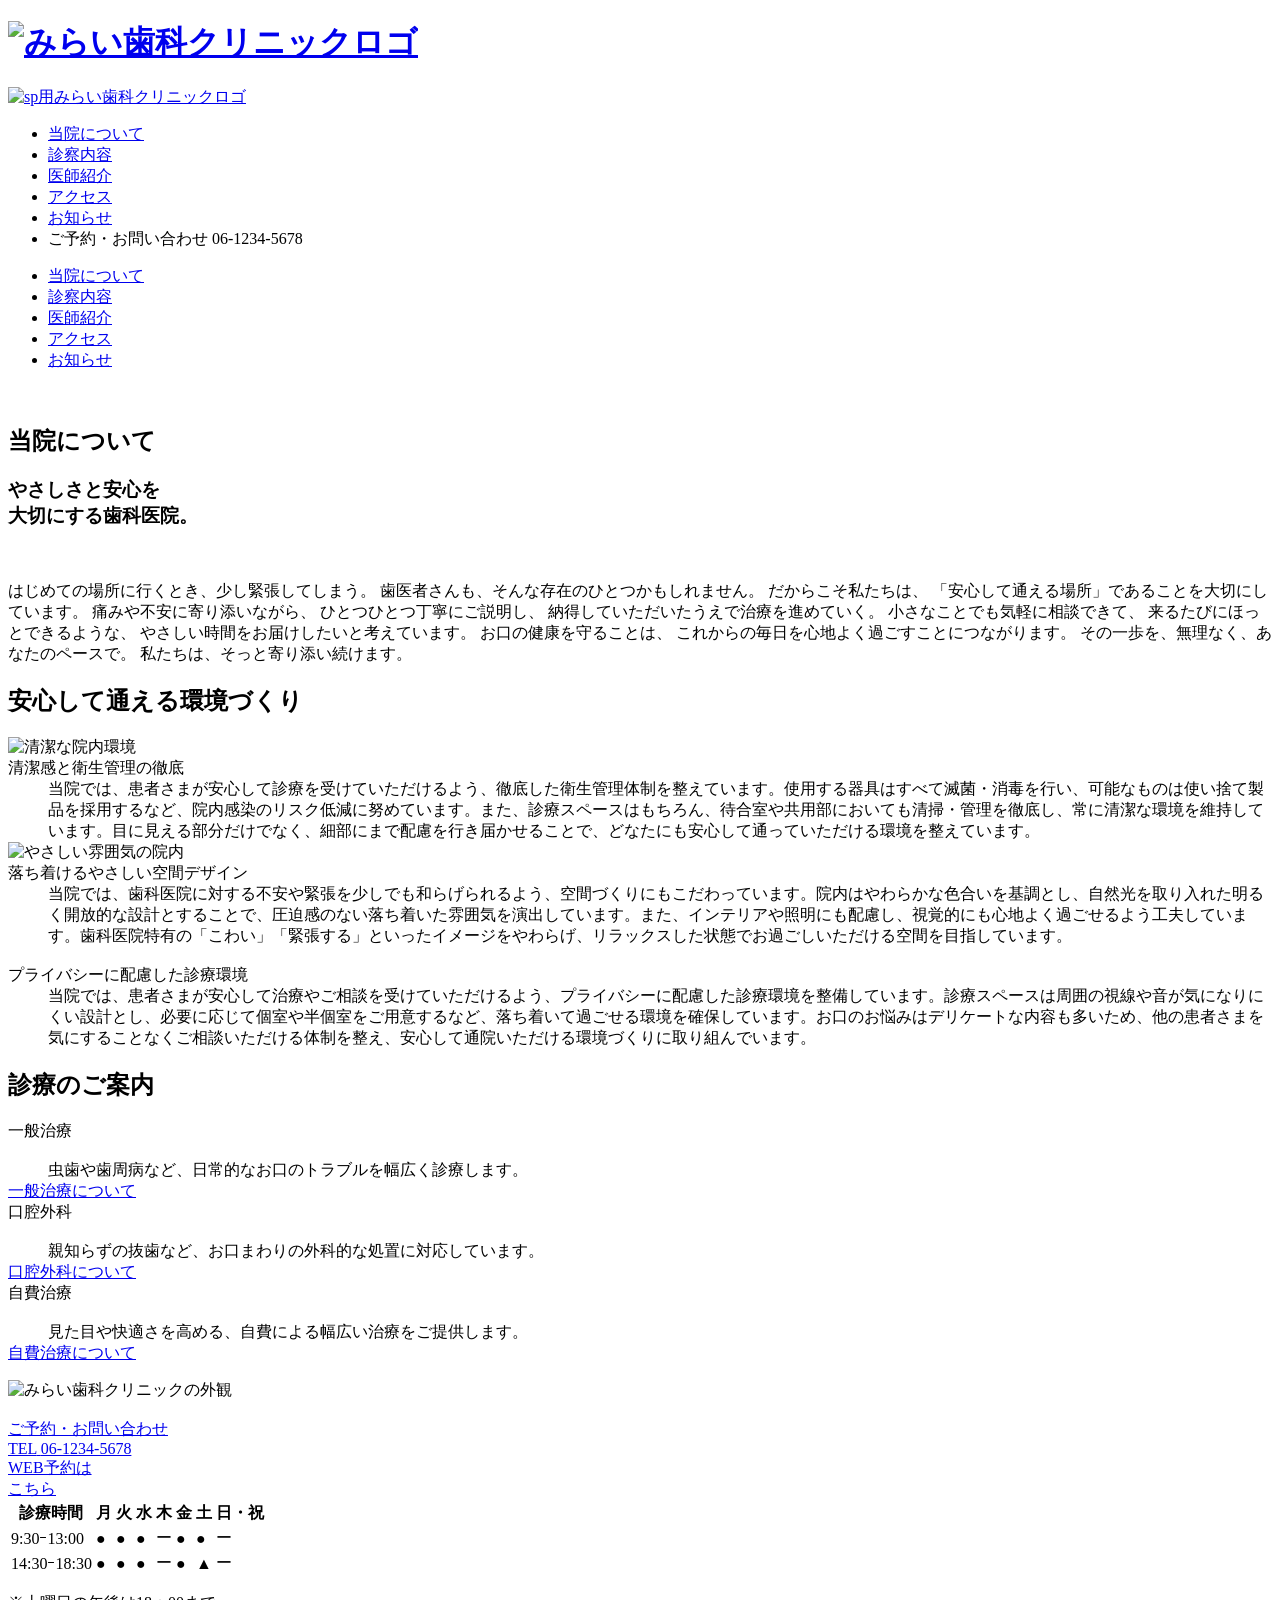
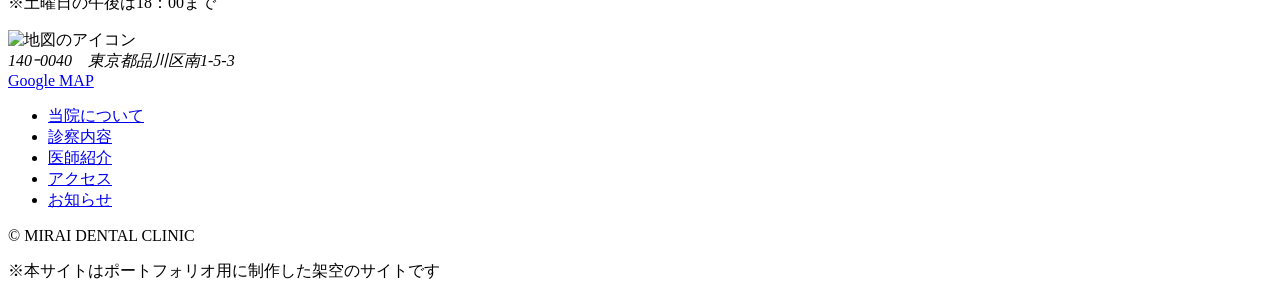
==== about.html @ 6400b88e "Add files via upload" ====
<!DOCTYPE html>
<html lang="ja">

<head prefix="og: https://ogp.me/ns#">
    <meta charset="UTF-8">
    <meta name="viewport" content="width=device-width, initial-scale=1.0">
    <meta name="description"
        content="みらい歯科クリニックの理念や院内をご紹介します。患者さま一人ひとりに寄り添い、安心して通っていただける歯科医院を目指しています。">

    <!-- ogp -->
    <meta property="og:url" content=" ページのURL ※絶対パスで記述">
    <meta property="og:type" content="website">
    <meta property="og:title" content="当院について｜みらい歯科クリニック">
    <meta property="og:description" content="みらい歯科クリニックの理念や院内をご紹介します。患者さま一人ひとりに寄り添い、安心して通っていただける歯科医院を目指しています。">
    <meta property="og:site_name" content="みらい歯科クリニック">
    <meta property="og:image" content="https://xxxxx.com/assets/images/ogp.jpg">
    <meta property="og:image:width" content="1200">
    <meta property="og:image:height" content="630">


    <meta name="twitter:card" content="summary_large_image">

    <meta name="robots" content="noindex">

    <!-- favicon apple-touch-icon -->
    <link rel="shortcut icon" href="assets/img/loading-donut.ico">
    <link rel="apple-touch-icon" sizes="180x180" href="assets/images/180.svg">
    <link rel="icon" type="image/png" href="assets/images/256.svg">

    <title>当院について｜みらい歯科クリニック</title>

    <!--css  -->
    <link rel="stylesheet" href="assets/slick/slick.css">
    <link rel="stylesheet" href="assets/slick/slick-theme.css">
    <link rel="stylesheet" href="assets/css/style.css">

</head>

<body>
    <header class="header">

        <a href="index.html">
            <h1><img class="header-logo" src="assets/images/logo.svg" alt=みらい歯科クリニックロゴ></h1>
            <img class="header-logo__sp" src="assets/images/sp_logo.svg" alt=sp用みらい歯科クリニックロゴ>
        </a>

    

        <ul class="nav__list">
            <li class="nav__item">
                <a href="#">
                    当院について</a>
            </li>

            <li class="nav__item">
                <a href="service.html">
                    診察内容</a>
            </li>

            <li class="nav__item">
                <a href="doctor.html">
                    医師紹介</a>
            </li>

            <li class="nav__item">
                <a href="access.html">
                    アクセス</a>

            </li>
            <li class="nav__item">
                <a href="news.html">
                    お知らせ</a>
            </li>

            <li>
                <div class="nav__item__tel">
                    <span class="nav__item__small">ご予約・お問い合わせ</span>
                    <span class="nav__item__number">06-1234-5678</a>
                </div>

            </li>
        </ul>
    </header>

    <div class="openbtn"><span></span><span></span><span></span></div>
    <nav id="g-nav">
    <div id="g-nav-list">
    <ul>
        <li class="nav__item"><a href="about.html">
        当院について</a></li>

        <li class="nav__item"><a href="service.html">
        診察内容</a></li>

        <li class="nav__item"><a href="doctor.html">
        医師紹介</a></li>

        <li class="nav__item"><a href="access.html">
        アクセス</a></li>

        <li class="nav__item"><a href="news.html">
        お知らせ</a></li>
    </ul>
    </div>
    </nav>
<div class="circle-bg"></div>



    <main>

<section class="page-title-area">
    <img class="page-title__bg" src="assets/images/about-bg.jpg" alt="">

        <h2 class="page-title">当院について</h2>

</section>

<div class="section--white">

<section class="about-page-message">
<h3 class="about-page-message__title">やさしさと安心を<br>
  大切にする歯科医院。</h3>

  <div class="about-page-message__container">
<img class="about-page-message__img" src="assets/images/about-page-message.png" alt="">

  <p class="about-page-message__text fade-up">はじめての場所に行くとき、少し緊張してしまう。 歯医者さんも、そんな存在のひとつかもしれません。
  だからこそ私たちは、 「安心して通える場所」であることを大切にしています。
  痛みや不安に寄り添いながら、 ひとつひとつ丁寧にご説明し、 納得していただいたうえで治療を進めていく。
  小さなことでも気軽に相談できて、 来るたびにほっとできるような、 やさしい時間をお届けしたいと考えています。
  お口の健康を守ることは、 これからの毎日を心地よく過ごすことにつながります。
  その一歩を、無理なく、あなたのペースで。 私たちは、そっと寄り添い続けます。
</p>
</div>


</section>


<section class="about-safe">

    <h2 class="section__title">安心して通える環境づくり</h2>


    <dl class="about-safe__item">

        <div class="about-safe__container">
        <img class="about-safe__img" src="assets/images/Hygiene.png" alt="清潔な院内環境">
        <div class="about-safe__box">
        <dt class="about-safe__title">清潔感と衛生管理の徹底</dt>
<dd class="about-safe__text">当院では、患者さまが安心して診療を受けていただけるよう、徹底した衛生管理体制を整えています。使用する器具はすべて滅菌・消毒を行い、可能なものは使い捨て製品を採用するなど、院内感染のリスク低減に努めています。また、診療スペースはもちろん、待合室や共用部においても清掃・管理を徹底し、常に清潔な環境を維持しています。目に見える部分だけでなく、細部にまで配慮を行き届かせることで、どなたにも安心して通っていただける環境を整えています。</dd>
</div>
</div>

<div class="about-safe__container">
<img class="about-safe__img" src="assets/images/Comfortable-Space.png" alt="やさしい雰囲気の院内">
<div class="about-safe__box">
<dt class="about-safe__title">落ち着けるやさしい空間デザイン</dt>
<dd class="about-safe__text">当院では、歯科医院に対する不安や緊張を少しでも和らげられるよう、空間づくりにもこだわっています。院内はやわらかな色合いを基調とし、自然光を取り入れた明るく開放的な設計とすることで、圧迫感のない落ち着いた雰囲気を演出しています。また、インテリアや照明にも配慮し、視覚的にも心地よく過ごせるよう工夫しています。歯科医院特有の「こわい」「緊張する」といったイメージをやわらげ、リラックスした状態でお過ごしいただける空間を目指しています。</dd>        
</div>
</div>

<div class="about-safe__container">
<img class="about-safe__img" src="assets/images/treatment-environment.png" alt="">
<div class="about-safe__box">
<dt class="about-safe__title">プライバシーに配慮した診療環境</dt>
<dd class="about-safe__text">当院では、患者さまが安心して治療やご相談を受けていただけるよう、プライバシーに配慮した診療環境を整備しています。診療スペースは周囲の視線や音が気になりにくい設計とし、必要に応じて個室や半個室をご用意するなど、落ち着いて過ごせる環境を確保しています。お口のお悩みはデリケートな内容も多いため、他の患者さまを気にすることなくご相談いただける体制を整え、安心して通院いただける環境づくりに取り組んでいます。</dd>  
</div>
</div>
    </dl>


</section>

</div>


<section class="service">
    <div class="service__container">
        <h2 class="section__title fade-up">診療のご案内</h2>
        <dl class="service__list">
            <div class="service__card fade-up">
                <dt class="service__item">一般治療</dt>
                <img class="service__image" src="assets/images/service-general-treatment-image.svg" alt="">
                <dd class="service__description">虫歯や歯周病など、日常的なお口のトラブルを幅広く診療します。</dd>
                <a class="service__btn" href="service.html#general-treatment">一般治療について</a>
            </div>

            <div class="service__card fade-up">
                <dt class="service__item">口腔外科</dt>
                <img class="service__image" src="assets/images/service-oral-surgery-image.svg"alt="">
                <dd class="service__description">親知らずの抜歯など、お口まわりの外科的な処置に対応しています。</dd>
                <a class="service__btn" href="service.html#oral-surgery">口腔外科について</a>
            </div>

            <div class="service__card fade-up">
                <dt class="service__item">自費治療</dt>
                <img class="service__image" src="assets/images/service-cosmetic-dentistry-image.svg" alt="">
                <dd class="service__description">見た目や快適さを高める、自費による幅広い治療をご提供します。</dd>
                <a class="service__btn" href="service.html#cosmetic-treatment">自費治療について</a>
            </div>
        </dl>
    </div>

    </div>
</section>

    </main>

    <section class="bottom-info">

        <div class="bottom-info__container">
            <img class="bottom-info__image" src="assets/images/exterior.png" alt="みらい歯科クリニックの外観">

            <div class="bottom-info__content">

                <img class="bottom-info__logo" src="assets/images/logo.svg" alt="">

<div class="contact-btns">
                  
                    <a href="tel:0612345678" class="contact-btn contact-btn--tel"> 
                        <span class="contact-btn__title">
                            ご予約・お問い合わせ
                        </span>
                    
                        <div class="contact-btn__tel-row">
                            <span class="contact-btn__small">TEL</span>
                            <span class="contact-btn__number">06-1234-5678</span>
                        </div>
                    </a>
                
                    
                
                    <a href="#" class="contact-btn contact-btn--reserve">
                        WEB予約は<br>こちら
                    </a>
                </div>

                    <table class="bottom-info__table">
                    <tr>
                        <th>診療時間</th>
                        <th>月</th>
                        <th>火</th>
                        <th>水</th>
                        <th>木</th>
                        <th>金</th>
                        <th>土</th>
                        <th>日・祝</th>
                    </tr>
                    <tr>
                        <td>9:30ｰ13:00</td>
                        <td class="table__green">●</td>
                        <td class="table__green">●</td>
                        <td class="table__green">●</td>
                        <td class="table__green">ー</td>
                        <td class="table__green">●</td>
                        <td class="table__green">●</td>
                        <td class="table__green">ー</td>
                    </tr>
                    <tr>
                        <td>14:30ｰ18:30</td>
                        <td class="table__green">●</td>
                        <td class="table__green">●</td>
                        <td class="table__green">●</td>
                        <td class="table__green">ー</td>
                        <td class="table__green">●</td>
                        <td class="table__green">▲</td>
                        <td class="table__green">ー</td>
                    </tr>
                </table>
                <p class="bottom-info__table-info">※土曜日の午後は18：00まで</p>
                <div class="bottom-info__address">
                    <img src="assets/images/map-icon.svg" alt="地図のアイコン">
                    <address class="bottom-info__address-text">140ｰ0040　東京都品川区南1-5-3</address>
                    <a class="bottom-info__btn" href="https://maps.app.goo.gl/BRXc2WWZcvC9TYWF6" target="_blank"
                        rel="noopener noreferrer">Google MAP</a>
                </div>
            </div>
        </div>
    </section>



    <footer class="footer">
        <div class="footer__container">

            <ul class="footer-nav__list">
                <li class="footer-nav__item">
                    <a href="#">
                        当院について</a>
                </li>

                <li class="footer-nav__item">
                    <a href="service.html">
                        診察内容</a>
                </li>

                <li class="footer-nav__item">
                    <a href="doctor.html">
                        医師紹介</a>
                </li>

                <li class="footer-nav__item">
                    <a href="access.html">
                        アクセス</a>

                </li>
                <li class="footer-nav__item">
                    <a href="news.html">
                        お知らせ</a>
                </li>
            </ul>

        </div>

        <div class="footer__bottom">
            <p class="copy">&copy; MIRAI DENTAL CLINIC</p>
            <p class="annotation">※本サイトはポートフォリオ用に制作した架空のサイトです</p>
        </div>
    </footer>


    <script src="https://code.jquery.com/jquery-3.7.1.min.js"></script>
    <script src="assets/slick/slick.min.js"></script>
    <script src="assets/js/main.js"></script>

</body>

</html>
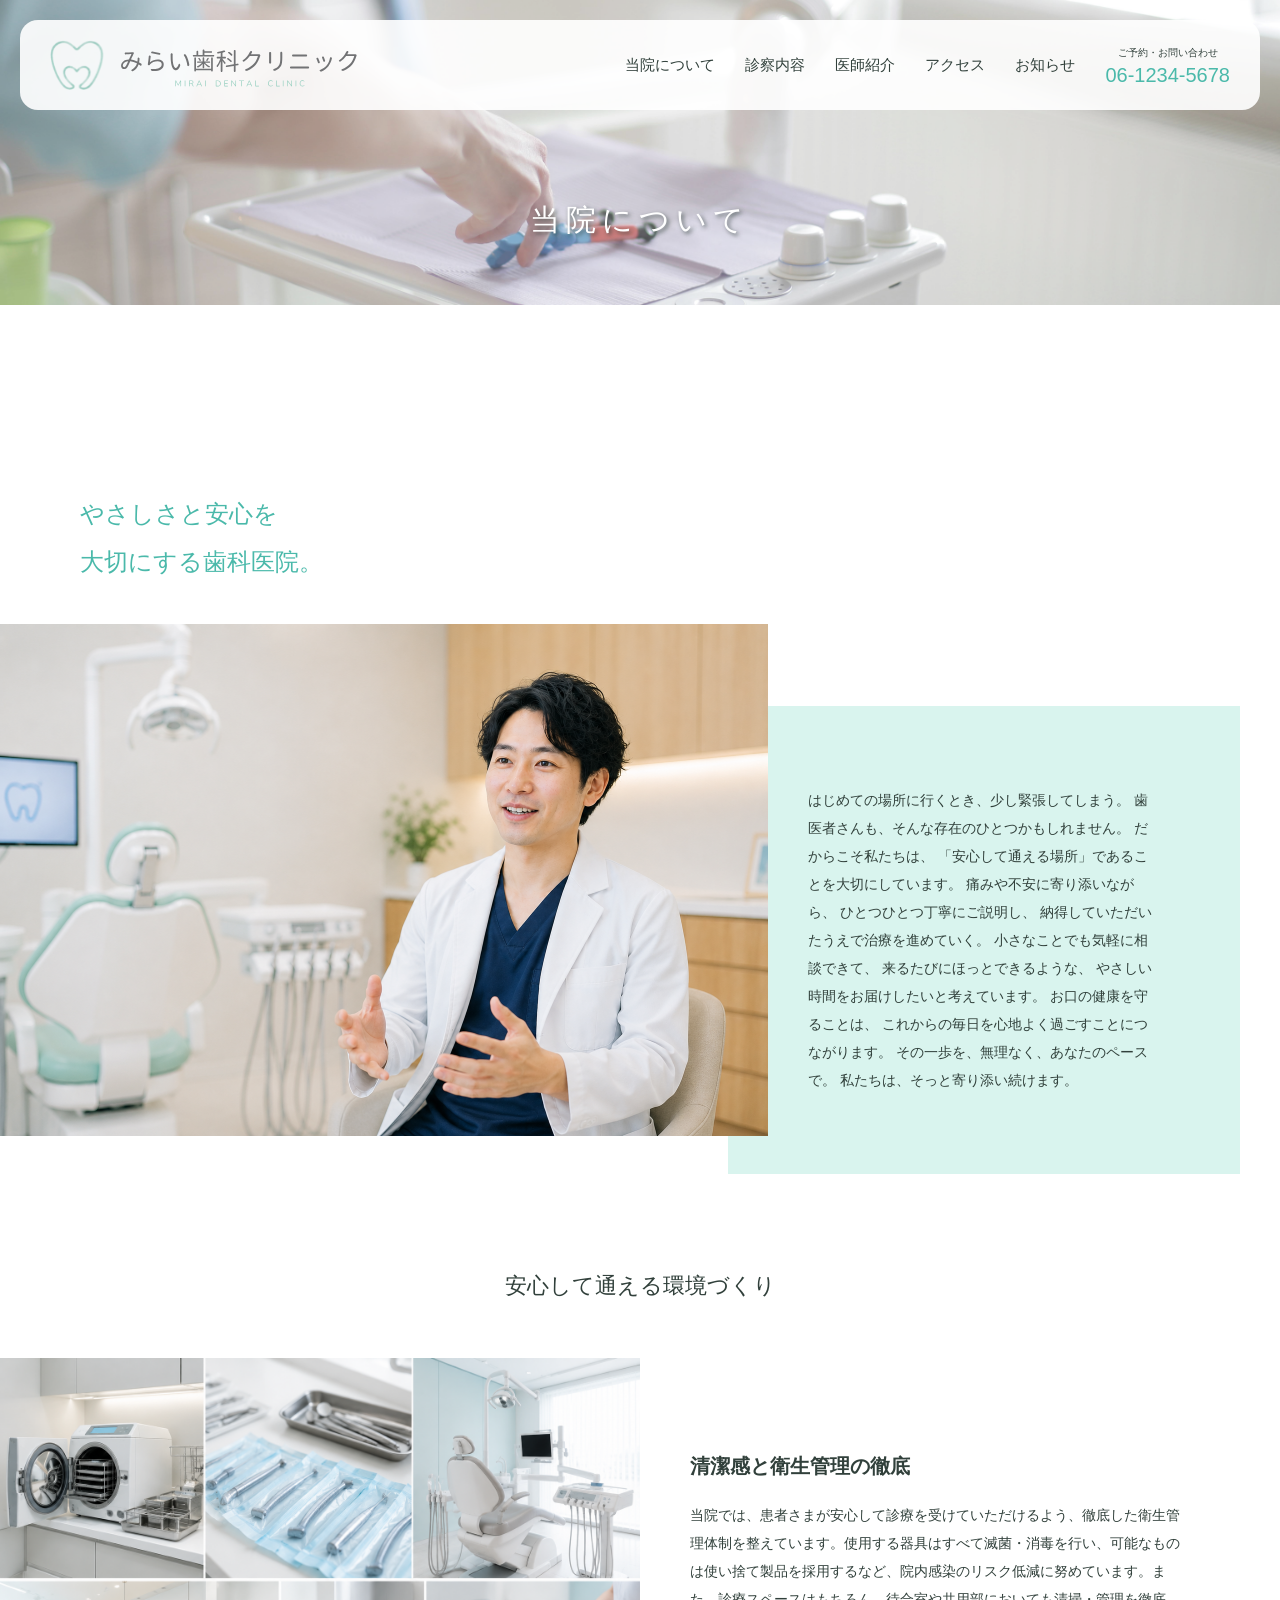
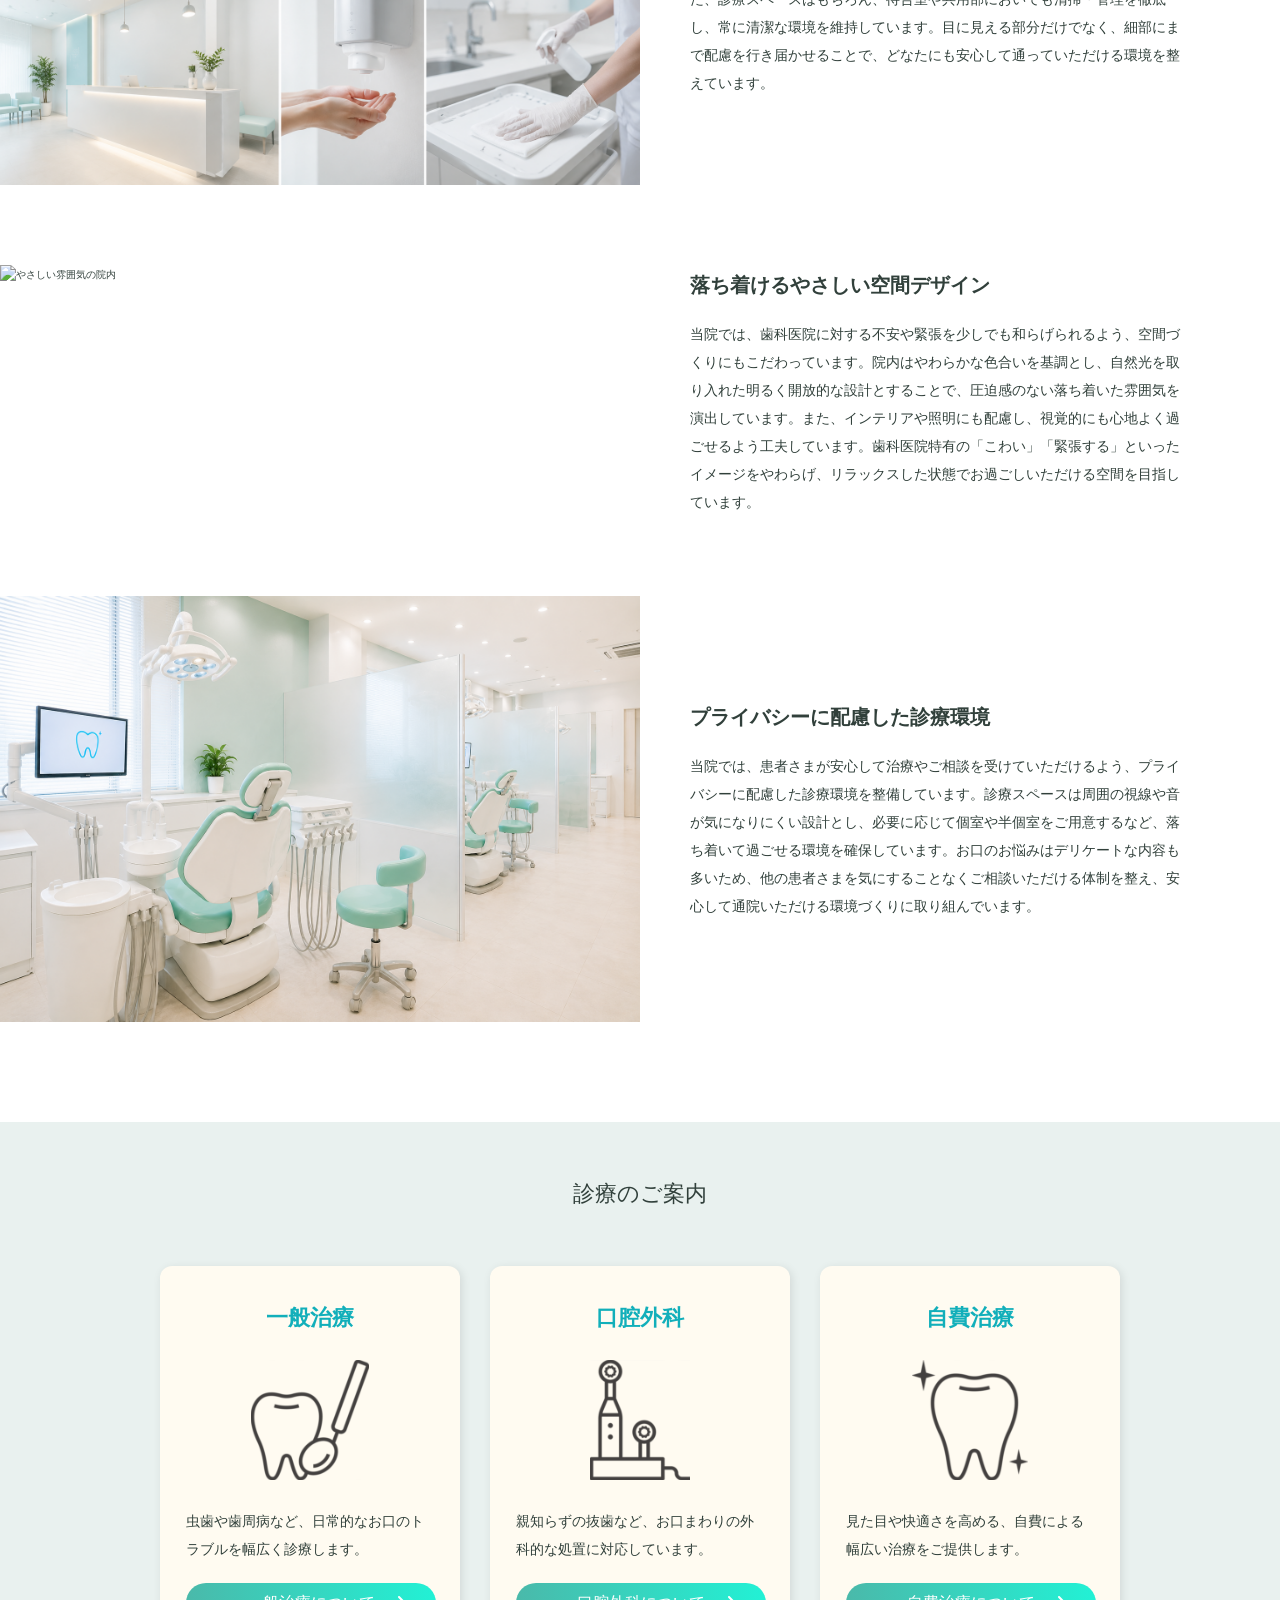
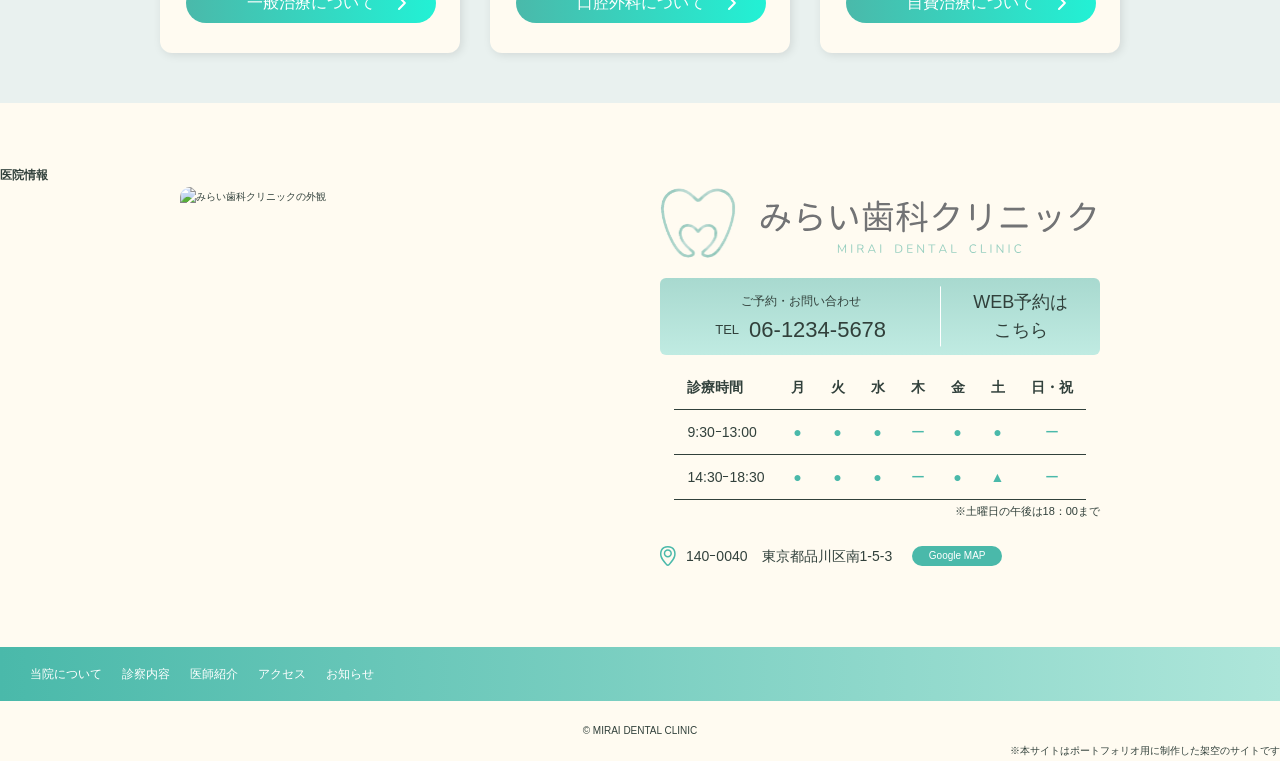
==== commit 5c160365: "Add files via upload" ====
--- a/about.html
+++ b/about.html
@@ -4,8 +4,7 @@
 <head prefix="og: https://ogp.me/ns#">
     <meta charset="UTF-8">
     <meta name="viewport" content="width=device-width, initial-scale=1.0">
-    <meta name="description"
-        content="みらい歯科クリニックの理念や院内をご紹介します。患者さま一人ひとりに寄り添い、安心して通っていただける歯科医院を目指しています。">
+    <meta name="description" content="みらい歯科クリニックの理念や院内をご紹介します。患者さま一人ひとりに寄り添い、安心して通っていただける歯科医院を目指しています。">
 
     <!-- ogp -->
     <meta property="og:url" content=" ページのURL ※絶対パスで記述">
@@ -44,7 +43,7 @@
             <img class="header-logo__sp" src="assets/images/sp_logo.svg" alt=sp用みらい歯科クリニックロゴ>
         </a>
 
-    
+
 
         <ul class="nav__list">
             <li class="nav__item">
@@ -75,7 +74,7 @@
             <li>
                 <div class="nav__item__tel">
                     <span class="nav__item__small">ご予約・お問い合わせ</span>
-                    <span class="nav__item__number">06-1234-5678</a>
+                    <span class="nav__item__number">06-1234-5678</span>
                 </div>
 
             </li>
@@ -84,132 +83,138 @@
 
     <div class="openbtn"><span></span><span></span><span></span></div>
     <nav id="g-nav">
-    <div id="g-nav-list">
-    <ul>
-        <li class="nav__item"><a href="about.html">
-        当院について</a></li>
-
-        <li class="nav__item"><a href="service.html">
-        診察内容</a></li>
-
-        <li class="nav__item"><a href="doctor.html">
-        医師紹介</a></li>
-
-        <li class="nav__item"><a href="access.html">
-        アクセス</a></li>
-
-        <li class="nav__item"><a href="news.html">
-        お知らせ</a></li>
-    </ul>
-    </div>
+        <div id="g-nav-list">
+            <ul>
+                <li class="nav__item"><a href="about.html">
+                        当院について</a></li>
+
+                <li class="nav__item"><a href="service.html">
+                        診察内容</a></li>
+
+                <li class="nav__item"><a href="doctor.html">
+                        医師紹介</a></li>
+
+                <li class="nav__item"><a href="access.html">
+                        アクセス</a></li>
+
+                <li class="nav__item"><a href="news.html">
+                        お知らせ</a></li>
+            </ul>
+        </div>
     </nav>
-<div class="circle-bg"></div>
+    <div class="circle-bg"></div>
 
 
 
     <main>
 
-<section class="page-title-area">
-    <img class="page-title__bg" src="assets/images/about-bg.jpg" alt="">
-
-        <h2 class="page-title">当院について</h2>
-
-</section>
-
-<div class="section--white">
-
-<section class="about-page-message">
-<h3 class="about-page-message__title">やさしさと安心を<br>
-  大切にする歯科医院。</h3>
-
-  <div class="about-page-message__container">
-<img class="about-page-message__img" src="assets/images/about-page-message.png" alt="">
-
-  <p class="about-page-message__text fade-up">はじめての場所に行くとき、少し緊張してしまう。 歯医者さんも、そんな存在のひとつかもしれません。
-  だからこそ私たちは、 「安心して通える場所」であることを大切にしています。
-  痛みや不安に寄り添いながら、 ひとつひとつ丁寧にご説明し、 納得していただいたうえで治療を進めていく。
-  小さなことでも気軽に相談できて、 来るたびにほっとできるような、 やさしい時間をお届けしたいと考えています。
-  お口の健康を守ることは、 これからの毎日を心地よく過ごすことにつながります。
-  その一歩を、無理なく、あなたのペースで。 私たちは、そっと寄り添い続けます。
-</p>
-</div>
-
-
-</section>
-
-
-<section class="about-safe">
-
-    <h2 class="section__title">安心して通える環境づくり</h2>
-
-
-    <dl class="about-safe__item">
-
-        <div class="about-safe__container">
-        <img class="about-safe__img" src="assets/images/Hygiene.png" alt="清潔な院内環境">
-        <div class="about-safe__box">
-        <dt class="about-safe__title">清潔感と衛生管理の徹底</dt>
-<dd class="about-safe__text">当院では、患者さまが安心して診療を受けていただけるよう、徹底した衛生管理体制を整えています。使用する器具はすべて滅菌・消毒を行い、可能なものは使い捨て製品を採用するなど、院内感染のリスク低減に努めています。また、診療スペースはもちろん、待合室や共用部においても清掃・管理を徹底し、常に清潔な環境を維持しています。目に見える部分だけでなく、細部にまで配慮を行き届かせることで、どなたにも安心して通っていただける環境を整えています。</dd>
-</div>
-</div>
-
-<div class="about-safe__container">
-<img class="about-safe__img" src="assets/images/Comfortable-Space.png" alt="やさしい雰囲気の院内">
-<div class="about-safe__box">
-<dt class="about-safe__title">落ち着けるやさしい空間デザイン</dt>
-<dd class="about-safe__text">当院では、歯科医院に対する不安や緊張を少しでも和らげられるよう、空間づくりにもこだわっています。院内はやわらかな色合いを基調とし、自然光を取り入れた明るく開放的な設計とすることで、圧迫感のない落ち着いた雰囲気を演出しています。また、インテリアや照明にも配慮し、視覚的にも心地よく過ごせるよう工夫しています。歯科医院特有の「こわい」「緊張する」といったイメージをやわらげ、リラックスした状態でお過ごしいただける空間を目指しています。</dd>        
-</div>
-</div>
-
-<div class="about-safe__container">
-<img class="about-safe__img" src="assets/images/treatment-environment.png" alt="">
-<div class="about-safe__box">
-<dt class="about-safe__title">プライバシーに配慮した診療環境</dt>
-<dd class="about-safe__text">当院では、患者さまが安心して治療やご相談を受けていただけるよう、プライバシーに配慮した診療環境を整備しています。診療スペースは周囲の視線や音が気になりにくい設計とし、必要に応じて個室や半個室をご用意するなど、落ち着いて過ごせる環境を確保しています。お口のお悩みはデリケートな内容も多いため、他の患者さまを気にすることなくご相談いただける体制を整え、安心して通院いただける環境づくりに取り組んでいます。</dd>  
-</div>
-</div>
-    </dl>
-
-
-</section>
-
-</div>
-
-
-<section class="service">
-    <div class="service__container">
-        <h2 class="section__title fade-up">診療のご案内</h2>
-        <dl class="service__list">
-            <div class="service__card fade-up">
-                <dt class="service__item">一般治療</dt>
-                <img class="service__image" src="assets/images/service-general-treatment-image.svg" alt="">
-                <dd class="service__description">虫歯や歯周病など、日常的なお口のトラブルを幅広く診療します。</dd>
-                <a class="service__btn" href="service.html#general-treatment">一般治療について</a>
+        <section class="page-title-area">
+            <img class="page-title__bg" src="assets/images/about-bg.jpg" alt="">
+
+            <h2 class="page-title">当院について</h2>
+
+        </section>
+
+        <div class="section--white">
+
+            <section class="about-page-message">
+                <h3 class="about-page-message__title">やさしさと安心を<br>
+                    大切にする歯科医院。</h3>
+
+                <div class="about-page-message__container">
+                    <img class="about-page-message__img" src="assets/images/about-page-message.png" alt="">
+
+                    <p class="about-page-message__text fade-up">はじめての場所に行くとき、少し緊張してしまう。 歯医者さんも、そんな存在のひとつかもしれません。
+                        だからこそ私たちは、 「安心して通える場所」であることを大切にしています。
+                        痛みや不安に寄り添いながら、 ひとつひとつ丁寧にご説明し、 納得していただいたうえで治療を進めていく。
+                        小さなことでも気軽に相談できて、 来るたびにほっとできるような、 やさしい時間をお届けしたいと考えています。
+                        お口の健康を守ることは、 これからの毎日を心地よく過ごすことにつながります。
+                        その一歩を、無理なく、あなたのペースで。 私たちは、そっと寄り添い続けます。
+                    </p>
+                </div>
+
+
+            </section>
+
+
+            <section class="about-safe">
+
+                <h2 class="section__title">安心して通える環境づくり</h2>
+
+
+                <div class="about-safe__item">
+
+                    <div class="about-safe__container">
+                        <img class="about-safe__img" src="assets/images/Hygiene.png" alt="清潔な院内環境">
+                        <div class="about-safe__box">
+                            <h3 class="about-safe__title">清潔感と衛生管理の徹底</h3>
+                            <p class="about-safe__text">
+                                当院では、患者さまが安心して診療を受けていただけるよう、徹底した衛生管理体制を整えています。使用する器具はすべて滅菌・消毒を行い、可能なものは使い捨て製品を採用するなど、院内感染のリスク低減に努めています。また、診療スペースはもちろん、待合室や共用部においても清掃・管理を徹底し、常に清潔な環境を維持しています。目に見える部分だけでなく、細部にまで配慮を行き届かせることで、どなたにも安心して通っていただける環境を整えています。
+                            </p>
+                        </div>
+                    </div>
+
+                    <div class="about-safe__container">
+                        <img class="about-safe__img" src="assets/images/Comfortable-Space.png" alt="やさしい雰囲気の院内">
+                        <div class="about-safe__box">
+                            <h3 class="about-safe__title">落ち着けるやさしい空間デザイン</h3>
+                            <p class="about-safe__text">
+                                当院では、歯科医院に対する不安や緊張を少しでも和らげられるよう、空間づくりにもこだわっています。院内はやわらかな色合いを基調とし、自然光を取り入れた明るく開放的な設計とすることで、圧迫感のない落ち着いた雰囲気を演出しています。また、インテリアや照明にも配慮し、視覚的にも心地よく過ごせるよう工夫しています。歯科医院特有の「こわい」「緊張する」といったイメージをやわらげ、リラックスした状態でお過ごしいただける空間を目指しています。
+                            </p>
+                        </div>
+                    </div>
+
+                    <div class="about-safe__container">
+                        <img class="about-safe__img" src="assets/images/treatment-environment.png" alt="">
+                        <div class="about-safe__box">
+                            <h3 class="about-safe__title">プライバシーに配慮した診療環境</h3>
+                            <p class="about-safe__text">
+                                当院では、患者さまが安心して治療やご相談を受けていただけるよう、プライバシーに配慮した診療環境を整備しています。診療スペースは周囲の視線や音が気になりにくい設計とし、必要に応じて個室や半個室をご用意するなど、落ち着いて過ごせる環境を確保しています。お口のお悩みはデリケートな内容も多いため、他の患者さまを気にすることなくご相談いただける体制を整え、安心して通院いただける環境づくりに取り組んでいます。
+                            </p>
+                        </div>
+                    </div>
+                </div>
+
+
+            </section>
+
+        </div>
+
+
+        <section class="service">
+            <div class="service__container">
+                <h2 class="section__title fade-up">診療のご案内</h2>
+                <div class="service__list">
+                    <article class="service__card fade-up">
+                        <h3 class="service__item">一般治療</h3>
+                        <img class="service__image" src="assets/images/service-general-treatment-image.svg" alt="">
+                        <p class="service__description">虫歯や歯周病など、日常的なお口のトラブルを幅広く診療します。</p>
+                        <a class="service__btn" href="service.html#general-treatment">一般治療について</a>
+                    </article>
+
+                    <article class="service__card fade-up">
+                        <h3 class="service__item">口腔外科</h3>
+                        <img class="service__image" src="assets/images/service-oral-surgery-image.svg" alt="">
+                        <p class="service__description">親知らずの抜歯など、お口まわりの外科的な処置に対応しています。</p>
+                        <a class="service__btn" href="service.html#oral-surgery">口腔外科について</a>
+                    </article>
+
+                    <article class="service__card fade-up">
+                        <h3 class="service__item">自費治療</h3>
+                        <img class="service__image" src="assets/images/service-cosmetic-dentistry-image.svg" alt="">
+                        <p class="service__description">見た目や快適さを高める、自費による幅広い治療をご提供します。</p>
+                        <a class="service__btn" href="service.html#cosmetic-treatment">自費治療について</a>
+                    </article>
+                </div>
             </div>
 
-            <div class="service__card fade-up">
-                <dt class="service__item">口腔外科</dt>
-                <img class="service__image" src="assets/images/service-oral-surgery-image.svg"alt="">
-                <dd class="service__description">親知らずの抜歯など、お口まわりの外科的な処置に対応しています。</dd>
-                <a class="service__btn" href="service.html#oral-surgery">口腔外科について</a>
-            </div>
-
-            <div class="service__card fade-up">
-                <dt class="service__item">自費治療</dt>
-                <img class="service__image" src="assets/images/service-cosmetic-dentistry-image.svg" alt="">
-                <dd class="service__description">見た目や快適さを高める、自費による幅広い治療をご提供します。</dd>
-                <a class="service__btn" href="service.html#cosmetic-treatment">自費治療について</a>
-            </div>
-        </dl>
-    </div>
-
-    </div>
-</section>
+
+        </section>
 
     </main>
 
     <section class="bottom-info">
-
+        <h3 class="visually-hidden">医院情報</h3>
         <div class="bottom-info__container">
             <img class="bottom-info__image" src="assets/images/exterior.png" alt="みらい歯科クリニックの外観">
 
@@ -217,27 +222,27 @@
 
                 <img class="bottom-info__logo" src="assets/images/logo.svg" alt="">
 
-<div class="contact-btns">
-                  
-                    <a href="tel:0612345678" class="contact-btn contact-btn--tel"> 
+                <div class="contact-btns">
+
+                    <a href="tel:0612345678" class="contact-btn contact-btn--tel">
                         <span class="contact-btn__title">
                             ご予約・お問い合わせ
                         </span>
-                    
+
                         <div class="contact-btn__tel-row">
                             <span class="contact-btn__small">TEL</span>
                             <span class="contact-btn__number">06-1234-5678</span>
                         </div>
                     </a>
-                
-                    
-                
+
+
+
                     <a href="#" class="contact-btn contact-btn--reserve">
                         WEB予約は<br>こちら
                     </a>
                 </div>
 
-                    <table class="bottom-info__table">
+                <table class="bottom-info__table">
                     <tr>
                         <th>診療時間</th>
                         <th>月</th>
--- a/assets/css/style.css
+++ b/assets/css/style.css
@@ -0,0 +1,2184 @@
+@charset "UTF-8";
+
+/*=====================
+common*/
+
+@font-face {
+    font-family: "Gen Jyuu Gothic";
+    src: url("../fonts/GenJyuuGothic-Light.ttf") format("truetype");
+    font-weight: 300;
+}
+
+@font-face {
+    font-family: "Gen Jyuu Gothic";
+    src: url("../fonts/GenJyuuGothic-Regular.ttf") format("truetype");
+    font-weight: 400;
+}
+
+@font-face {
+    font-family: "Gen Jyuu Gothic";
+    src: url("../fonts/GenJyuuGothic-Medium.ttf") format("truetype");
+    font-weight: 500;
+}
+
+@font-face {
+    font-family: "Gen Jyuu Gothic";
+    src: url("../fonts/GenJyuuGothic-Bold.ttf") format("truetype");
+    font-weight: 700;
+}
+
+html {
+    font-size: 62.5%;
+    scroll-behavior: smooth;
+}
+
+* {
+    margin: 0;
+    padding: 0;
+}
+
+body {
+    font-family:
+        "Gen Jyuu Gothic",
+        "Noto Sans JP",
+        Arial,
+        sans-serif;
+
+    font-weight: 500;
+    color: #31403B;
+    line-height: 2.0;
+}
+
+h1 {
+    margin: 0;
+}
+
+a {
+    color: inherit;
+    text-decoration: none;
+}
+
+img {
+    max-width: 100%;
+    height: auto;
+}
+
+button {
+    background: none;
+    border: none;
+}
+
+ul,
+ol {
+    list-style: none;
+    padding-left: 0;
+    margin: 0;
+}
+
+*,
+*::before,
+*::after {
+    box-sizing: border-box;
+}
+
+address {
+    font-style: normal;
+}
+
+
+
+
+.section--white {
+    background-color: #FFF;
+}
+
+/*common
+  =====================*/
+
+/*=====================
+header*/
+
+.header {
+    display: flex;
+    justify-content: space-between;
+    background-color: rgba(255, 255, 255, 0.9);
+    margin: 20px 20px 0;
+    padding: 20px 30px 20px;
+    border-radius: 18px;
+    width: calc(100% - 40px);
+    align-items: center;
+    position: fixed;
+    z-index: 1000;
+}
+
+.header-logo {
+    height: 50px;
+    width: auto;
+    display: block;
+}
+
+.header-logo__sp {
+    display: none;
+}
+
+/*header
+  =====================*/
+
+/*=====================
+nav*/
+
+.nav__list {
+    display: flex;
+    gap: 30px
+}
+
+.nav__item {
+    font-size: 1.5rem;
+    display: flex;
+    align-items: center;
+}
+
+.nav__item__tel {
+    display: flex;
+    flex-direction: column;
+}
+
+.nav__item__small {
+    text-align: center;
+}
+
+
+.nav__item__number {
+    color: #4AB9AA;
+    font-size: 2rem;
+    line-height: 1.2;
+}
+
+
+
+/*nav
+  =====================*/
+
+/*=====================
+loading*/
+
+
+#loading {
+    position: fixed;
+    inset: 0;
+    background: #fff;
+    z-index: 99999;
+
+    display: flex;
+    flex-direction: column;
+    justify-content: center;
+    align-items: center;
+
+    transition: opacity 1s ease,
+        visibility 1s ease;
+}
+
+#loading.fade-out {
+    opacity: 0;
+    visibility: hidden;
+}
+
+.loading-dots {
+    display: flex;
+    gap: 10px;
+    justify-content: center;
+    margin-bottom: -200px;
+}
+
+.loading-dots span {
+    width: 10px;
+    height: 10px;
+    border-radius: 50%;
+    background: #4A7C59;
+    animation: loadingDots 1.4s infinite ease-in-out both;
+}
+
+.loading-dots span:nth-child(2) {
+    animation-delay: 0.2s;
+}
+
+.loading-dots span:nth-child(3) {
+    animation-delay: 0.4s;
+}
+
+@keyframes loadingDots {
+
+    0%,
+    80%,
+    100% {
+        opacity: 0.3;
+        transform: scale(0.8);
+    }
+
+    40% {
+        opacity: 1;
+        transform: scale(1.2);
+    }
+}
+
+
+/*loading
+  =====================*/
+
+
+
+
+/*=====================
+first-view*/
+
+.first-view-slider img {
+    width: 100%;
+    height: 100vh;
+    object-fit: cover;
+    transform: scale(1);
+    transition: transform 10s ease;
+}
+
+
+.first-view-slider li {
+    overflow: hidden;
+}
+
+.slick-current img {
+    transform: scale(1.05);
+}
+
+
+
+.first-view {
+    position: relative;
+}
+
+
+.loading-copy,
+.first-view-copy {
+    position: absolute;
+    top: 50%;
+    left: 50%;
+    transform: translate(-50%, -50%);
+
+    z-index: 1;
+
+    font-size: 3rem;
+    font-weight: 500;
+    color: #fff;
+    text-shadow: 1px 1px 5px #204d47;
+    letter-spacing: 0.1em;
+}
+
+
+
+.first-view-slider {
+    opacity: 0;
+    transition: opacity 1.5s ease;
+}
+
+.first-view-slider.show {
+    opacity: 1;
+}
+
+
+
+.first-view__reserve-btn {
+    position: absolute;
+    top: 80%;
+    left: 80%;
+    transform: translate(-50%, -50%);
+
+    width: 120px;
+    height: 120px;
+    border-radius: 50%;
+    background-color: #FFFBF1;
+
+    display: flex;
+    flex-direction: column;
+
+    align-items: center;
+    justify-content: center;
+
+    text-decoration: none;
+
+}
+
+.first-view__reserve-btn img {
+    width: 60px;
+
+    height: auto;
+    display: block;
+    margin-bottom: 6px;
+}
+
+.first-view__reserve-text {
+    font-size: 1.2rem;
+    color: #4AB9AA;
+    line-height: 1;
+}
+
+.first-view__tel-btn {
+    display: none;
+}
+
+
+
+.sp-br {
+    display: none;
+}
+
+@media screen and (max-width: 924px) {
+
+    .sp-br {
+        display: block;
+    }
+}
+
+.loading-copy,
+.first-view-copy {
+    font-size: clamp(1.8rem, 5vw, 3rem);
+}
+
+
+
+
+@media screen and (max-width: 600px) {
+
+    .first-view__btn {
+        display: flex;
+        position: absolute;
+        bottom: 10px;
+        left: 50%;
+
+        transform: translate(-50%, -50%);
+        gap: 5px;
+        width: 95%;
+    }
+
+
+    .first-view__tel-btn {
+        display: flex;
+        flex: 1;
+        height: 60px;
+
+        border-radius: 8px;
+        background-color: #FFFBF1;
+        justify-content: center;
+    }
+
+
+    .first-view__tel-btn img {
+        width: auto;
+        height: 50px;
+        display: block;
+        margin: auto auto;
+    }
+
+    .first-view__tel-textbox {
+        display: flex;
+        flex-direction: column;
+        margin: auto;
+    }
+
+    .first-view__tel-text {
+        font-size: 1.1rem;
+        text-align: center;
+    }
+
+    .first-view__tel-number {
+        font-size: 1.8rem;
+        color: #4AB9AA;
+        text-align: center;
+        line-height: 1.3;
+    }
+
+    .first-view__reserve-btn {
+        flex: 1;
+        height: 60px;
+        border-radius: 8px;
+
+        flex-direction: unset;
+
+        position: static;
+        transform: none;
+    }
+
+    .first-view__reserve-btn img {
+        width: 60px;
+
+        height: auto;
+        display: block;
+        margin: 0 auto;
+    }
+
+    .first-view__reserve-text {
+        line-height: 1.4;
+        text-align: center;
+        margin: auto;
+        font-size: 1.8rem;
+    }
+
+
+
+}
+
+
+
+
+@media screen and (max-width: 360px) {
+    .first-view__reserve-text {
+        font-size: 1.4rem;
+
+    }
+
+    .first-view__tel-text {
+        font-size: 1.1rem;
+    }
+
+    .first-view__tel-number {
+        font-size: 1.6rem;
+    }
+
+}
+
+@media screen and (max-width: 340px) {
+
+    .first-view__tel-text {
+        font-size: 1rem;
+    }
+
+    .first-view__tel-number {
+        font-size: 1.4rem;
+    }
+}
+
+/*first-view
+  =====================*/
+
+/*=====================
+下層ページ共通*/
+
+
+
+.page-title__bg {
+    width: 100%;
+    height: 305px;
+    object-fit: cover;
+    opacity: 0.7;
+    position: fixed;
+    z-index: 1;
+}
+
+.page-title__bg.news-page {
+    object-position: 0 bottom;
+}
+
+.page-title__bg.access-page {
+    object-position: 0 55%;
+}
+
+.page-title {
+    text-shadow: 2px 2px 4px rgba(49, 64, 59, 0.8);
+    font-size: 3rem;
+    color: #FFF;
+    letter-spacing: 0.2em;
+    font-weight: 500;
+    text-align: center;
+
+    position: relative;
+    z-index: 2;
+
+    padding-top: 190px;
+}
+
+
+
+
+
+.page-title-area {
+    height: 400px;
+    position: relative;
+}
+
+.page-title__bg {
+    position: fixed;
+    top: 0;
+    left: 0;
+    width: 100%;
+    height: 305px;
+    object-fit: cover;
+    z-index: -1;
+}
+
+
+
+.about-page-message {
+    background: #fff;
+    position: relative;
+    padding: 90px 0;
+}
+
+
+.about-page-message__container {
+    display: flex;
+    align-items: center;
+}
+
+.about-page-message__img {
+    width: 60%;
+    position: relative;
+    z-index: 2;
+}
+
+.about-page-message__text {
+    width: 40%;
+    margin-left: -40px;
+
+    margin-top: 120px;
+    padding: 80px 80px;
+    background: #D9F4EE;
+    position: relative;
+    z-index: 1;
+    font-size: 1.4rem;
+}
+
+.about-page-message__title {
+    font-size: 2.4rem;
+    line-height: 2;
+    color: #4AB9AA;
+    font-weight: 500;
+    padding-left: 80px;
+}
+
+
+
+@media (max-width: 1024px) {
+    .about-page-message__container {
+        display: flex;
+        flex-direction: column;
+        align-items: flex-start;
+        margin-top: 40px;
+    }
+
+    .about-page-message__img {
+        display: block;
+        align-self: flex-start;
+        width: 100%;
+    }
+
+    .about-page-message__text {
+        width: 90%;
+        align-self: flex-end;
+        margin-top: 0;
+        margin-left: 0;
+        padding: 10px 20px;
+    }
+
+}
+
+
+@media (min-width: 1300px) {
+    .about-page-message__title {
+        padding-left: 15%;
+    }
+
+    .about-page-message__container {
+        max-width: 1300px;
+        margin: 0 auto;
+    }
+
+
+    .about-safe__container {
+        max-width: 1300px;
+        margin: 0 auto;
+    }
+
+}
+
+@media screen and (max-width: 1000px) {
+
+    .page-title {
+        padding-top: 150px;
+    }
+
+    .page-title__bg {
+        height: 260px;
+    }
+
+    .page-title-area {
+        height: 280px;
+    }
+
+}
+
+.news__list {
+    text-align: center;
+}
+
+.news__btn {
+    display: inline-flex;
+    align-items: center;
+    justify-content: center;
+    background-image: linear-gradient(90deg, #4AB9AA, #AEE6DA);
+    width: 200px;
+    height: 40px;
+    color: #fff;
+    border-radius: 20px;
+    margin-top: 50px;
+    font-size: 1.6rem;
+    position: relative;
+}
+
+.news__btn::after {
+    background-image: url(../images/arrow-white.svg);
+    display: block;
+    content: '';
+    width: 8px;
+    height: 16px;
+    background-size: contain;
+    background-repeat: no-repeat;
+    background-position: center;
+    position: absolute;
+    top: 50%;
+    right: 20px;
+    transform: translateY(-50%);
+}
+
+
+/*下層ページ共通
+  =====================*/
+
+/*=====================
+about*/
+
+.about {
+    display: flex;
+    max-width: 1300px;
+    align-items: center;
+    gap: 5%;
+    justify-content: flex-end;
+    margin: 80px 0;
+
+}
+
+.about__textbox {
+    padding-left: 30px;
+}
+
+.about__catch {
+    color: #4AB9AA;
+    font-size: 2.4rem;
+    font-weight: 500;
+
+}
+
+.about__text {
+    margin-top: 20px;
+    font-size: 1.4rem;
+
+}
+
+.about__btn {
+    display: inline-flex;
+    align-items: center;
+    justify-content: center;
+    background-image: linear-gradient(90deg, #4AB9AA, #AEE6DA);
+    width: 200px;
+    height: 40px;
+    color: #fff;
+    border-radius: 20px;
+    margin-top: 50px;
+    font-size: 1.8rem;
+    position: relative;
+}
+
+.about__btn::after {
+    background-image: url(../images/arrow-white.svg);
+    display: block;
+    content: '';
+    width: 8px;
+    height: 16px;
+    background-size: contain;
+    background-repeat: no-repeat;
+    background-position: center;
+    position: absolute;
+    top: 50%;
+    right: 20px;
+    transform: translateY(-50%);
+}
+
+
+
+
+.about__img {
+
+    width: 60%;
+}
+
+
+@media screen and (max-width: 1044px) and (min-width: 900px) {
+    .about__catch {
+        font-size: 2.2rem;
+    }
+}
+
+
+@media (max-width: 900px) {
+
+    .about {
+        display: flex;
+        flex-direction: column;
+        align-items: start;
+    }
+
+    .about__textbox {
+        display: contents;
+
+    }
+
+    .about__catch {
+        order: 1;
+        padding: 0 40px;
+    }
+
+    .about__img {
+        order: 2;
+        width: 100%;
+        margin-top: 40px;
+    }
+
+    .about__text {
+        order: 3;
+        padding: 0 40px;
+    }
+
+    .about__btn {
+        order: 4;
+        margin: 40px auto
+    }
+
+    .about-sp__br {
+        display: none;
+    }
+
+
+}
+
+
+
+@media (max-width: 416px) {
+
+    .about-sp__br {
+        display: block;
+    }
+
+}
+
+
+
+
+
+
+
+
+
+
+
+@media (min-width: 1441px) {
+
+
+    .about {
+        justify-content: center;
+        max-width: none;
+    }
+
+}
+
+/*about
+  =====================*/
+
+
+
+/*=====================
+service*/
+
+.service__container {
+    background-color: #E9F1EF;
+    padding: 50px 0 50px;
+}
+
+.section__title {
+    text-align: center;
+    margin-bottom: 50px;
+    font-size: 22px;
+    font-weight: 500;
+}
+
+.service__list {
+    display: flex;
+    gap: 30px;
+    justify-content: center;
+    flex-wrap: wrap;
+}
+
+.service__card {
+    background-color: #FFFBF1;
+    text-align: center;
+    width: 300px;
+    border-radius: 12px;
+    padding: 30px 26px;
+    box-shadow: 2px 2px 10px rgba(0, 0, 0, 0.1);
+
+    box-sizing: border-box;
+
+
+}
+
+.service__item {
+    font-size: 22px;
+    color: #12AFBA;
+}
+
+.service__image {
+    height: 120px;
+    margin: 20px auto;
+
+}
+
+.service__description {
+    font-size: 1.4rem;
+    font-weight: 300;
+    text-align: start;
+}
+
+.service__btn {
+    position: relative;
+    display: inline-flex;
+    align-items: center;
+    justify-content: center;
+    background-image: linear-gradient(90deg, #4ab9aa, #22f1d5);
+    color: #FFF;
+    font-size: 1.6rem;
+    text-align: center;
+    width: 250px;
+    height: 40px;
+    border-radius: 28px;
+    margin-top: 20px;
+}
+
+.service__btn::after {
+    background-image: url(../images/arrow-white.svg);
+    display: block;
+    content: '';
+    width: 8px;
+    height: 16px;
+    background-size: contain;
+    background-repeat: no-repeat;
+    background-position: center;
+    position: absolute;
+    top: 50%;
+    right: 30px;
+    transform: translateY(-50%);
+}
+
+
+@media (max-width: 767px) {
+
+    .service__card {
+
+        width: calc(100% - 40px);
+        max-width: 300px;
+        margin: 0 20px;
+
+    }
+
+}
+
+
+
+
+
+/*service
+  =====================*/
+
+/*=====================
+about-page*/
+
+.about-safe {
+    padding-bottom: 100px;
+}
+
+.about-safe__item {
+    display: flex;
+    flex-direction: column;
+    gap: 80px;
+}
+
+
+.about-safe__container {
+    display: flex;
+    align-items: flex-start;
+}
+
+.about-safe__img {
+    width: 50%;
+    min-width: 300px;
+    flex-shrink: 0;
+    height: auto;
+}
+
+.about-safe__box {
+    display: block;
+    margin: auto 0;
+    padding: 0 50px;
+}
+
+.about-safe__title {
+    font-size: 2rem;
+}
+
+.about-safe__text {
+    font-size: 1.4rem;
+    margin-top: 15px;
+    max-width: 500px;
+}
+
+@media (max-width: 900px) {
+    .about-safe__container {
+        flex-direction: column;
+        align-items: center;
+    }
+
+    .about-safe__img {
+        width: 100%;
+        min-width: unset;
+        display: block;
+    }
+
+    .about-safe__box {
+        width: 80%;
+        margin: 20px 0 0 0;
+        padding: 0;
+    }
+
+    .about-safe__text {
+        max-width: none;
+    }
+}
+
+/*about-page
+  =====================*/
+
+/*=====================
+doctor-page*/
+
+.doctor-page {
+    display: flex;
+    gap: 60px;
+    padding: 90px 100px 100px;
+    margin: 0 auto;
+
+}
+
+
+
+
+
+.doctor-info {
+    flex: 5.5;
+}
+
+.doctor__name {
+    display: flex;
+    align-items: center;
+}
+
+.doctor__name--big {
+    font-size: 2rem;
+}
+
+.doctor__name--small {
+    margin-left: 10px;
+    font-size: 1.2rem;
+}
+
+.doctor__message {
+    font-size: 1.4rem;
+
+}
+
+.doctor__img {
+    width: 100%;
+
+    border-radius: 10px;
+    object-fit: cover;
+
+
+}
+
+
+
+.doctor-images {
+    flex: 4.5;
+    display: flex;
+    flex-direction: column;
+    gap: 10px;
+}
+
+
+.doctor-info__title {
+    font-size: 1.4rem;
+    color: #4AB9AA;
+    margin-top: 50px;
+}
+
+.doctor-info__title.director {
+    margin: 0 20px 0 0;
+}
+
+.doctor-info__item {
+    font-size: 1.4rem;
+}
+
+@media (max-width: 800px) {
+
+    .doctor-page {
+        flex-direction: column;
+        padding: 80px 10%;
+        gap: 20px;
+    }
+
+    .doctor-profile {
+        padding: 40px 0;
+    }
+
+    .doctor__message {
+        margin-top: 20px;
+    }
+
+    .doctor-info__title {
+        margin-top: 10px;
+    }
+
+
+    .doctor-images,
+    .doctor-info {
+        display: contents;
+    }
+
+    .doctor__img.img1 {
+        order: 1;
+        height: 450px;
+        object-position: center 25%;
+
+        width: 100%;
+        margin: 0 auto;
+    }
+
+    .doctor-profile {
+        order: 2;
+    }
+
+    .doctor__img__container {
+        order: 3;
+        display: flex;
+        gap: 5px;
+
+        width: 100vw;
+        margin-left: calc(50% - 50vw);
+    }
+
+    .doctor__img.img2 {
+        flex: 1;
+        min-width: 0;
+        border-radius: 0;
+    }
+
+    .doctor__img.img3 {
+        flex: 1;
+        min-width: 0;
+        border-radius: 0;
+    }
+
+    .doctor-info__section {
+        order: 4;
+    }
+}
+
+/*doctor-page
+  =====================*/
+
+
+/*=====================
+news*/
+
+
+.news {
+    padding: 90px 0;
+}
+
+.news-item {
+    border-bottom: 1px solid #31403B;
+    max-width: 900px;
+    margin: 0 auto;
+}
+
+.news-item:first-child {
+    border-top: 1px solid #31403B;
+}
+
+.news-item__meta {
+    display: flex;
+    flex-direction: column;
+    width: 120px;
+    flex-shrink: 0;
+    margin-left: 50px;
+}
+
+.news__date {
+    font-size: 1.5rem;
+}
+
+.news-item__category {
+    color: #12AFBA;
+    font-size: 1rem;
+}
+
+.news-item__title {
+    font-size: 1.5rem;
+}
+
+
+.news-item__summary {
+    display: flex;
+    gap: 24px;
+    padding: 30px 0;
+    cursor: pointer;
+    align-items: flex-start;
+
+    transition: opacity 0.3s ease;
+}
+
+.news-item__summary::after {
+    content: "";
+    display: block;
+    width: 12px;
+    height: 12px;
+    margin-left: auto;
+    margin-right: 50px;
+
+    background-image: url(../images/arrow-green.svg);
+    background-repeat: no-repeat;
+    background-position: center;
+    background-size: contain;
+
+    transition: transform 0.3s;
+}
+
+.news-item__summary:hover {
+    opacity: 0.5;
+}
+
+.news-item[open] .news-item__summary::after {
+    transform: rotate(180deg);
+}
+
+.news-item__title,
+.news-item__body p {
+    margin: 0;
+}
+
+
+
+.news-item__body {
+    overflow: hidden;
+}
+
+.news-item__content {
+    font-size: 1.4rem;
+    font-weight: 400;
+
+    padding: 0 0 30px 194px;
+    text-align: start;
+}
+
+.news-filter-pc {
+    margin-bottom: 40px;
+    text-align: end;
+    padding-right: 100px;
+}
+
+.data-filter-pc__btn {
+    color: #FFF;
+    background-color: #4AB9AA;
+    font-size: 1.2rem;
+    border-radius: 10px;
+    padding: 1px 10px;
+    margin-left: 10px;
+}
+
+
+.news-filter-sp {
+    display: none;
+}
+
+.news-filter-sp select {
+    padding: 4px;
+    font-size: 1.4rem;
+    border-radius: 40px;
+    background-color: #4AB9AA;
+    color: #FFF;
+    border: none;
+}
+
+@media screen and (max-width: 400px) {
+
+    .news-filter-pc {
+        display: none;
+    }
+
+    .news-filter-sp {
+        display: block;
+        margin-bottom: 10px;
+        text-align: right;
+        padding-right: 20px;
+    }
+
+}
+
+@media (max-width: 900px) {
+
+    .news {
+        padding: 40px 0;
+    }
+
+    .news__list {
+        padding: 0 20px;
+    }
+
+    .news-item__summary {
+        flex-wrap: wrap;
+        align-items: flex-start;
+        gap: 8px;
+        padding: 20px 30px;
+        position: relative;
+    }
+
+    .news-item__meta {
+        flex-direction: row;
+        align-items: center;
+        gap: 12px;
+        width: 100%;
+        margin-left: 0;
+    }
+
+    .news-item__title {
+        width: 100%;
+        text-align: left;
+        padding: 0;
+    }
+
+    .news-item__summary::after {
+        position: absolute;
+        top: 30px;
+        right: 0;
+        margin: 0;
+        margin-right: 50px;
+    }
+
+    .news-item__content {
+        padding-left: 0;
+    }
+
+    .news-item__body p {
+        padding-left: 30px;
+    }
+
+    .news-filter-pc {
+
+        padding-right: 20px;
+    }
+
+
+}
+
+/*news
+  =====================*/
+
+
+
+
+
+
+
+/*=====================
+bottom-info*/
+
+.bottom-info {
+    background-color: #FFFBF1;
+    padding: 60px 0;
+}
+
+.bottom-info__container {
+    display: flex;
+    gap: 40px;
+    justify-content: center;
+    flex-wrap: wrap;
+    align-items: stretch;
+    padding: 0 20px;
+}
+
+.bottom-info__image {
+    width: 480px;
+    height: 400px;
+    border-radius: 10px;
+    object-fit: cover;
+    display: block;
+}
+
+
+
+.bottom-info__image {
+    min-width: 0;
+    width: 100%;
+    max-width: 440px;
+    object-fit: cover;
+}
+
+.bottom-info__content {
+    min-width: 0;
+}
+
+
+.bottom-info__logo {
+    width: 440px;
+    margin: 0 auto;
+    display: block;
+}
+
+.bottom-info__table-wrap {
+    width: fit-content;
+    margin: 15px auto 0;
+}
+
+
+.bottom-info__address {
+    display: flex;
+    align-items: center;
+    margin-top: 20px;
+    flex-wrap: wrap;
+}
+
+
+.bottom-info__address-text {
+    font-size: 1.4rem;
+    margin-left: 10px;
+}
+
+table {
+    border-collapse: collapse;
+}
+
+.bottom-info__table {
+    margin: 10px auto 0;
+}
+
+th,
+td {
+    border-bottom: 1.5px solid #31403B;
+    padding: 8px 13px;
+    font-size: 1.4rem;
+
+}
+
+th:first-child,
+td:first-child {
+    text-align: left;
+}
+
+th:not(:first-child),
+td:not(:first-child) {
+    text-align: center;
+}
+
+.table__green {
+    color: #4AB9AA;
+}
+
+.contact-btns {
+    display: flex;
+    align-items: center;
+    background-image: linear-gradient(#A8D9CF, #c0ebe2);
+    border-radius: 6px;
+    overflow: hidden;
+    margin: 20px auto 0;
+    width: 100%;
+}
+
+.contact-btn {
+    display: flex;
+    align-items: center;
+    justify-content: center;
+    text-decoration: none;
+    padding: 10px 18px;
+}
+
+
+.contact-btn--tel {
+    flex: 2;
+    flex-direction: column;
+    align-items: flex-start;
+    position: relative;
+}
+
+.contact-btn--tel::after {
+    content: "";
+    position: absolute;
+    top: 50%;
+    right: 0;
+    transform: translateY(-50%);
+    width: 1px;
+    height: 80%;
+    background-color: #FFF;
+}
+
+
+.contact-btn--reserve {
+    flex: 1;
+    text-align: center;
+}
+
+.contact-btn__tel-row {
+    display: flex;
+    align-items: center;
+    margin: 0 auto;
+}
+
+.contact-btn__title {
+    font-size: 1.2rem;
+    margin: 0 auto 4px;
+}
+
+
+.contact-btn__small {
+    font-size: 1.3rem;
+    margin-right: 10px;
+    vertical-align: bottom;
+}
+
+.contact-btn__number {
+    font-size: 2.2rem;
+    line-height: 1;
+}
+
+
+
+.bottom-info__btn {
+    background-color: #4AB9AA;
+    border-radius: 20px;
+    display: inline-flex;
+    align-items: center;
+    justify-content: center;
+    width: 90px;
+    height: 20px;
+    color: #FFF;
+    margin-left: 20px;
+}
+
+.contact-btn--reserve {
+    font-size: 1.8rem;
+    line-height: 1.6;
+}
+
+.bottom-info__table-info {
+    text-align: end;
+    font-size: 1.1rem;
+}
+
+@media (max-width: 460px) {
+
+    .bottom-info__table th,
+    .bottom-info__table td {
+
+        font-size: clamp(1rem, 2vw + 0.4rem, 1.4rem);
+
+        padding-inline: clamp(6px, 2.5vw, 13px);
+        padding-block: clamp(4px, 1vw, 8px);
+
+    }
+}
+
+@media (max-width: 450px) {
+    .contact-btn {
+        padding: 8px 9px;
+    }
+
+    .contact-btn--reserve {
+        font-size: 1.6rem;
+        padding: 5px 9px;
+    }
+
+}
+
+
+@media (max-width: 385px) {
+
+
+    .bottom-info__address-text {
+        font-size: clamp(1.1rem, 4vw, 1.2rem);
+    }
+
+    .bottom-info__btn {
+
+        width: 80px;
+
+    }
+
+
+
+}
+
+@media (max-width: 360px) {
+
+
+    .contact-btn--reserve {
+        font-size: 1.4rem;
+    }
+
+    .contact-btn__number {
+        font-size: 1.8rem;
+    }
+
+}
+
+/*bottom-info
+  =====================*/
+
+/*=====================
+footer*/
+
+.footer__container {
+    background-image: linear-gradient(90deg, #4ab9aa, #AEE6DA);
+
+    display: flex;
+    align-items: center;
+}
+
+.footer-nav__list {
+    display: flex;
+    color: #FFF;
+    gap: 10px 20px;
+    margin-left: 30px;
+    flex-wrap: wrap;
+    padding: 15px 0;
+}
+
+.footer-nav__item {
+    font-size: 1.2rem;
+}
+
+.footer__bottom {
+    background-color: #FFFBF1;
+}
+
+.copy {
+    text-align: center;
+    padding-top: 20px;
+}
+
+.annotation {
+    text-align: end;
+}
+
+
+
+@media screen and (max-width: 430px) {
+    .footer-nav__list {
+        margin: 0 20px;
+    }
+}
+
+/*footer
+  =====================*/
+
+/*=====================
+access*/
+
+.access {
+    padding: 50px 0;
+}
+
+.access__google-map {
+    display: block;
+    margin: 50px auto 0;
+    width: 85%;
+    height: 500px;
+    border-radius: 10px;
+}
+
+.access-page__btn {
+    display: flex;
+    align-items: center;
+    justify-content: center;
+    background-image: linear-gradient(90deg, #4AB9AA, #AEE6DA);
+    width: 280px;
+    height: 50px;
+    color: #fff;
+    border-radius: 30px;
+    margin: 30px auto 0;
+    font-size: 1.6rem;
+}
+
+.access__address__containar {
+    display: flex;
+}
+
+
+
+.access__address {
+    font-size: 1.2rem;
+    margin-top: 8px;
+
+}
+
+.access-info__title {
+    display: inline-flex;
+    align-items: center;
+    justify-content: center;
+    background-color: #4AB9AA;
+    line-height: 1.6;
+    font-size: 1.4rem;
+    color: #FFF;
+    padding: 0 20px;
+    border-radius: 4px;
+    margin-top: 5px;
+}
+
+.access-info__table {
+    margin-top: 10px;
+}
+
+
+.access-info__text {
+    font-size: 1.2rem;
+    margin-top: 4px;
+}
+
+
+@media (max-width: 450px) {
+
+    .access-info__table {
+        margin: 10px auto 0;
+    }
+
+
+    .access-info__table th,
+    .access-info__table td {
+
+        font-size: clamp(1rem, 2vw + 0.4rem, 1.4rem);
+
+        padding-inline: clamp(6px, 2.5vw, 13px);
+        padding-block: clamp(4px, 1vw, 8px);
+
+    }
+}
+
+
+
+/*access
+  =====================*/
+
+
+/*=====================
+service-page*/
+
+.service-message {
+    padding: 90px 0 90px 150px;
+
+}
+
+.service-message__img {
+    object-fit: cover;
+    height: 460px;
+    width: 100%;
+}
+
+.service-message__text {
+    font-size: 1.4rem;
+    padding-left: 20px;
+    margin-top: 20px;
+
+}
+
+.treatment__card {
+    margin: 0 auto;
+    display: flex;
+    justify-content: center;
+    padding: 150px 0 60px 0;
+}
+
+.treatment__container {
+    width: 500px;
+    margin-right: -100px;
+    position: relative;
+    z-index: 2;
+}
+
+.treatment__img {
+    border-radius: 10px;
+    z-index: 1;
+    width: 600px;
+    height: 350px;
+    object-fit: cover;
+    object-position: center;
+}
+
+.treatment__title {
+    font-size: 2.2rem;
+    font-weight: 500;
+}
+
+.treatment__text {
+    font-size: 1.4rem;
+    margin-top: 20px;
+}
+
+.treatment__list {
+    font-size: 1.6rem;
+    color: #4AB9AA;
+    margin-top: 20px;
+}
+
+@media screen and (max-width: 1200px) {
+    .treatment__card {
+        padding: 150px 40px;
+    }
+}
+
+
+@media screen and (max-width: 800px) {
+
+    .service-message {
+        padding: 50px 0 0;
+    }
+
+    .treatment__img {
+        border-radius: 0px;
+    }
+
+
+    .treatment__card {
+        display: flex;
+        flex-direction: column;
+        align-items: flex-start;
+        padding: 0;
+        margin-top: 90px;
+    }
+
+
+    .treatment__container {
+        display: contents;
+        width: auto;
+        margin-right: 0;
+    }
+
+
+    .treatment__text-contents {
+        order: 2;
+        padding: 20px 30px;
+    }
+
+
+    .treatment__img {
+        order: 1;
+        width: 100%;
+        height: 270px;
+        margin-right: 0;
+        border-radius: 0;
+    }
+
+    .service-message__img {
+        height: 300px;
+    }
+
+
+    .service-message__text {
+        padding: 40px;
+        margin: 0;
+    }
+
+}
+
+
+
+/*service-page
+  =====================*/
+
+
+
+
+
+
+
+
+#g-nav-list {
+    display: none;
+}
+
+/* 動きのためのcss */
+
+
+
+@media screen and (max-width: 1100px) {
+
+
+
+
+    .header {
+        background: transparent;
+        padding-right: 110px;
+        margin: 0;
+    }
+
+    .header a {
+        background: rgba(255, 255, 255, .9);
+
+        border-radius: 10px;
+
+        padding: 1.5vw 2vw;
+    }
+
+
+
+
+    .header-logo {
+
+        width: auto;
+
+        height: 50px;
+
+
+    }
+
+
+
+
+
+    .nav__list {
+        display: none;
+    }
+
+    #g-nav-list {
+        display: block;
+    }
+
+    /*アクティブになったエリア*/
+    #g-nav.panelactive {
+
+        position: fixed;
+        z-index: 999;
+        top: 0;
+        width: 100%;
+        height: 100vh;
+    }
+
+    /*丸の拡大*/
+    .circle-bg {
+        position: fixed;
+        z-index: 3;
+
+        width: 100px;
+        height: 100px;
+        border-radius: 50%;
+        background: rgba(74, 185, 170, 0.8);
+
+        transform: scale(0);
+
+        right: -50%;
+        top: -50%;
+        transition: all 1s;
+
+    }
+
+    .circle-bg.circleactive {
+        transform: scale(50);
+
+    }
+
+    /*ナビゲーションの縦スクロール*/
+    #g-nav-list {
+        display: none;
+
+
+        position: fixed;
+        z-index: 999;
+        width: 100%;
+        height: 100vh;
+        overflow: auto;
+        -webkit-overflow-scrolling: touch;
+    }
+
+    #g-nav.panelactive #g-nav-list {
+        display: block;
+
+    }
+
+    /*ナビゲーション*/
+    #g-nav ul {
+        opacity: 0;
+
+
+        position: absolute;
+        z-index: 999;
+        top: 50%;
+        left: 50%;
+        transform: translate(-50%, -50%);
+    }
+
+    /*背景が出現後にナビゲーションを表示*/
+    #g-nav.panelactive ul {
+        opacity: 1;
+    }
+
+    /* 背景が出現後にナビゲーション li を表示※レイアウトによって調整してください。不必要なら削除*/
+    #g-nav.panelactive ul li {
+        animation-name: gnaviAnime;
+        animation-duration: 1s;
+        animation-delay: .2s;
+
+        animation-fill-mode: forwards;
+        opacity: 0;
+    }
+
+    @keyframes gnaviAnime {
+        0% {
+            opacity: 0;
+        }
+
+        100% {
+            opacity: 1;
+        }
+    }
+
+
+
+
+    /*リストのレイアウト設定*/
+    #g-nav li {
+        text-align: center;
+        list-style: none;
+    }
+
+    #g-nav li a {
+        color: #FFF;
+        text-decoration: none;
+        padding: 10px;
+        display: block;
+        text-transform: uppercase;
+        letter-spacing: 0.1em;
+        font-size: 1.6rem;
+    }
+
+
+
+
+
+
+    /*========= ボタンのためのCSS ===============*/
+    .openbtn {
+        position: fixed;
+        top: 20px;
+        right: 35px;
+        z-index: 9999;
+
+        cursor: pointer;
+        width: 60px;
+        height: 60px;
+        background-color: rgba(255, 255, 255, 0.9);
+        border-radius: 10px;
+    }
+
+
+    .openbtn span {
+        display: inline-block;
+        transition: all .4s;
+        position: absolute;
+        left: 16px;
+        height: 3px;
+        border-radius: 2px;
+        background-color: #4ab9aa;
+        width: 45%;
+    }
+
+    .openbtn span:nth-of-type(1) {
+        top: 21px;
+    }
+
+    .openbtn span:nth-of-type(2) {
+        top: 30px;
+    }
+
+    .openbtn span:nth-of-type(3) {
+        top: 39px;
+    }
+
+    .openbtn.active span:nth-of-type(1) {
+        top: 22px;
+        left: 21px;
+        transform: translateY(6px) rotate(-45deg);
+        width: 30%;
+    }
+
+    .openbtn.active span:nth-of-type(2) {
+        opacity: 0;
+    }
+
+    .openbtn.active span:nth-of-type(3) {
+        top: 34px;
+        left: 21px;
+        transform: translateY(-6px) rotate(45deg);
+        width: 30%;
+    }
+
+
+
+}
+
+
+@media screen and (max-width: 600px) {
+
+
+    .header-logo {
+        display: none;
+    }
+
+    .header-logo__sp {
+        display: block;
+        width: auto;
+        height: 100px;
+
+
+    }
+
+    .header a {
+        background: rgba(255, 255, 255, .9);
+
+        border-radius: 50%;
+
+        padding: 1.5vw 2vw;
+    }
+
+
+    /*========= ボタンのためのCSS ===============*/
+    .openbtn {
+        top: 40px;
+        right: 40px;
+        width: 50px;
+        height: 50px;
+    }
+
+
+    .openbtn span {
+        display: inline-block;
+        transition: all .4s;
+        position: absolute;
+        left: 16px;
+        height: 3px;
+        border-radius: 2px;
+        background-color: #4ab9aa;
+        width: 45%;
+    }
+
+    .openbtn span:nth-of-type(1) {
+        top: 18px;
+        left: 14px;
+    }
+
+    .openbtn span:nth-of-type(2) {
+        top: 25px;
+        left: 14px;
+    }
+
+    .openbtn span:nth-of-type(3) {
+        top: 32px;
+        left: 14px;
+    }
+
+    .openbtn.active span:nth-of-type(1) {
+        top: 17px;
+        left: 18px;
+
+    }
+
+
+    .openbtn.active span:nth-of-type(3) {
+        top: 29px;
+        left: 18px;
+    }
+
+
+}
+
+
+
+
+/*==================================================
+スライダーのためのcss
+===================================*/
+.slider2 {
+    margin: 30px 0;
+
+}
+
+.slider1,
+.slider2 {
+    box-shadow: 4px 4px 10px rgba(0, 0, 0, 0.1);
+}
+
+
+.slider1 img,
+.slider2 img {
+    width: 100%;
+    height: 233px;
+    object-fit: cover;
+    display: block;
+    transform: none;
+    padding-left: 6px;
+}
+
+
+
+.slider1 slick-slide,
+.slider2 slick-slide {
+    padding: 0;
+    margin: 0;
+
+}
+
+
+@media screen and (max-width: 700px) {
+
+    .slider1 img,
+    .slider2 img {
+        height: 144px;
+    }
+}
+
+
+
+
+
+
+/* フェードイン */
+.fade-up {
+    opacity: 0;
+    transform: translateY(30px);
+    transition: all .8s;
+}
+
+.fade-up.active {
+    opacity: 1;
+    transform: translateY(0);
+}
